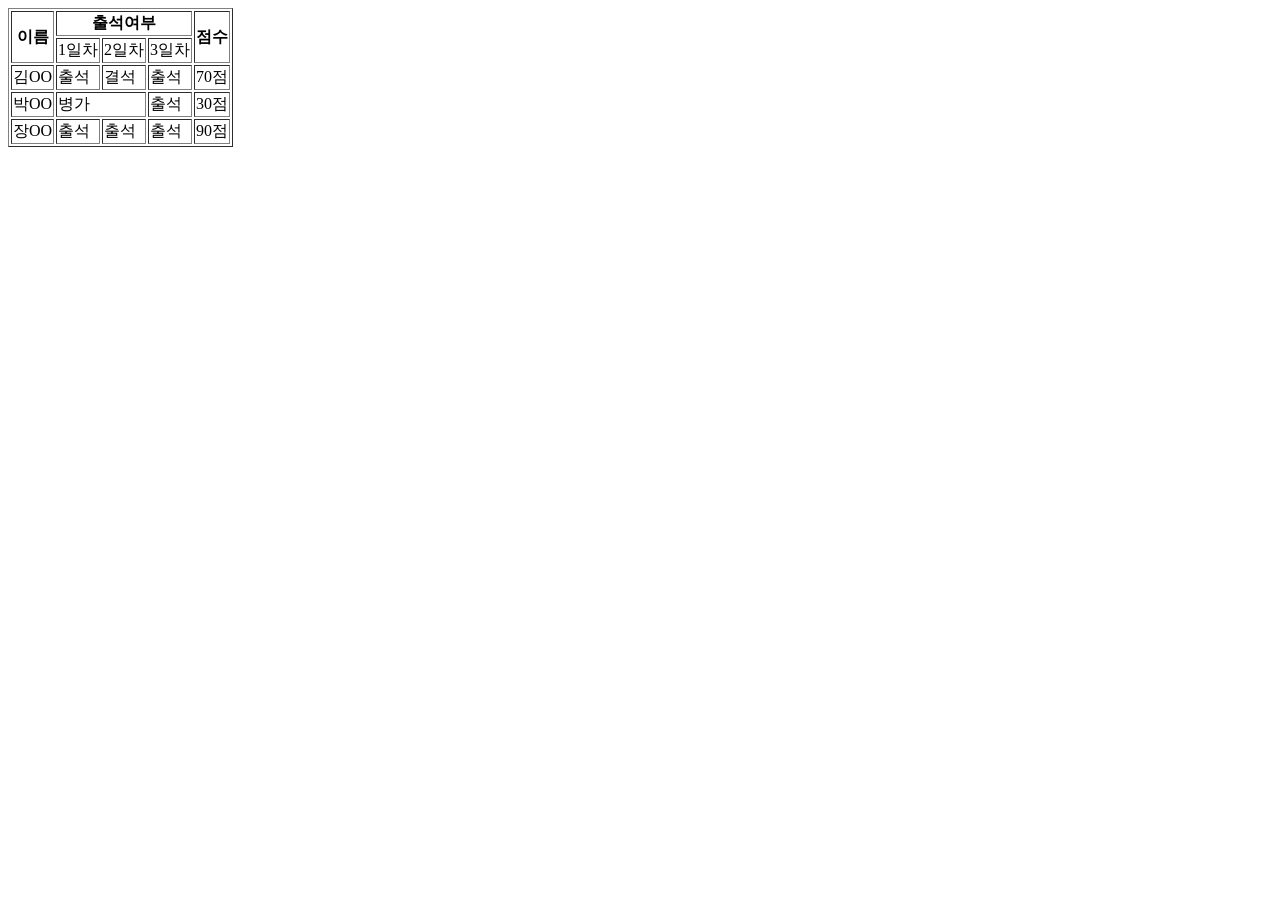
==== index1.html @ 3e3943f5 "오늘 작업한 것" ====
<!DOCTYPE html>
<html lang="en">
<head>
  <meta charset="UTF-8">
  <meta name="viewport" content="width=device-width, initial-scale=1.0">
  <title>Document</title>
</head>
<body>
 <table border="1">
        <thead>
          <tr>
            <th rowspan="2">이름</th>
            <th colspan="3">출석여부</th>
            <th rowspan="2">점수</th>
          </tr>
            <td>1일차</td>
            <td>2일차</td>
            <td>3일차</td>
        </thead>
      
      <tr>
       <td>김OO</td>
       <td>출석</td>
       <td>결석</td>
       <td>출석</td>
       <td>70점</td>
      </tr>
      <tr>
        <td>박OO</td>
        <td colspan="2">병가</td>
        <td>출석</td>
        <td>30점</td>
      </tr>
      <tr>
        <td>장OO</td>
        <td>출석</td>
        <td>출석</td>
        <td>출석</td>
        <td>90점</td>
      </tr>
      
            
    </table>
</body>
</html>
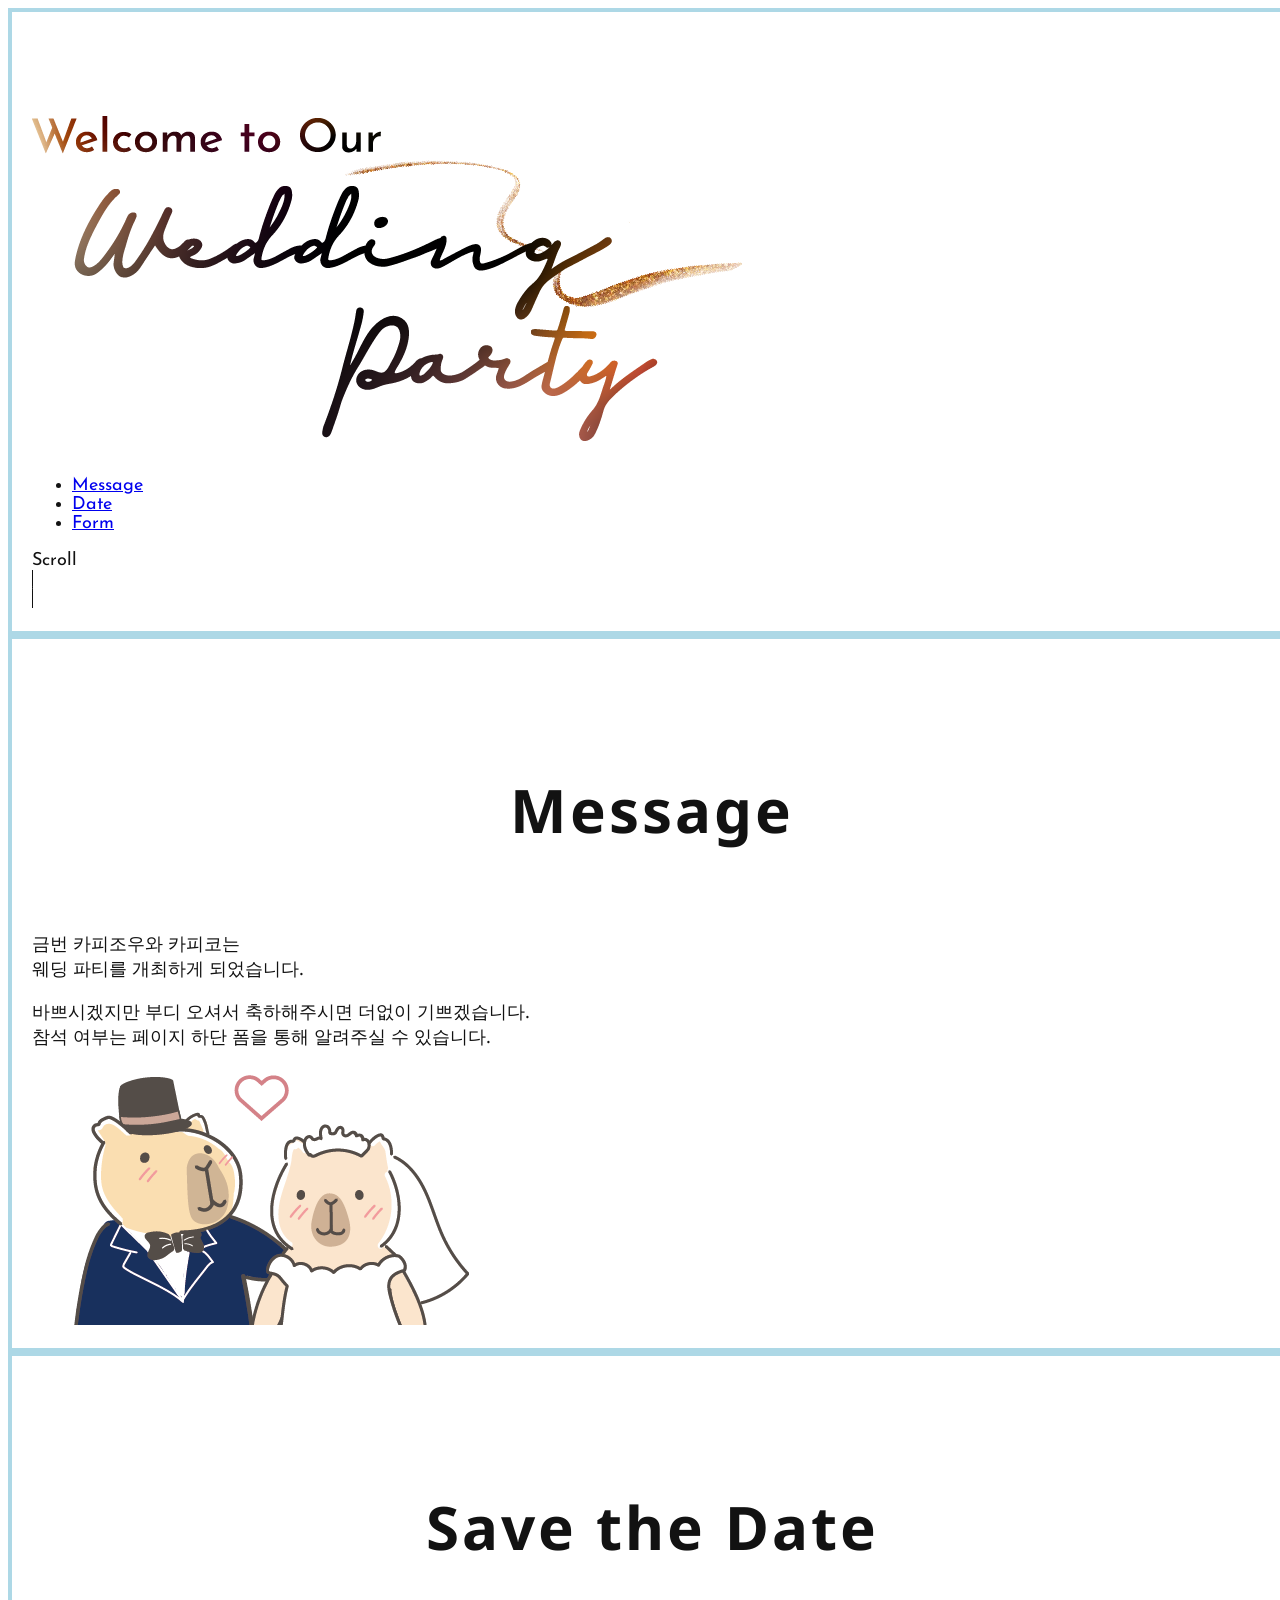
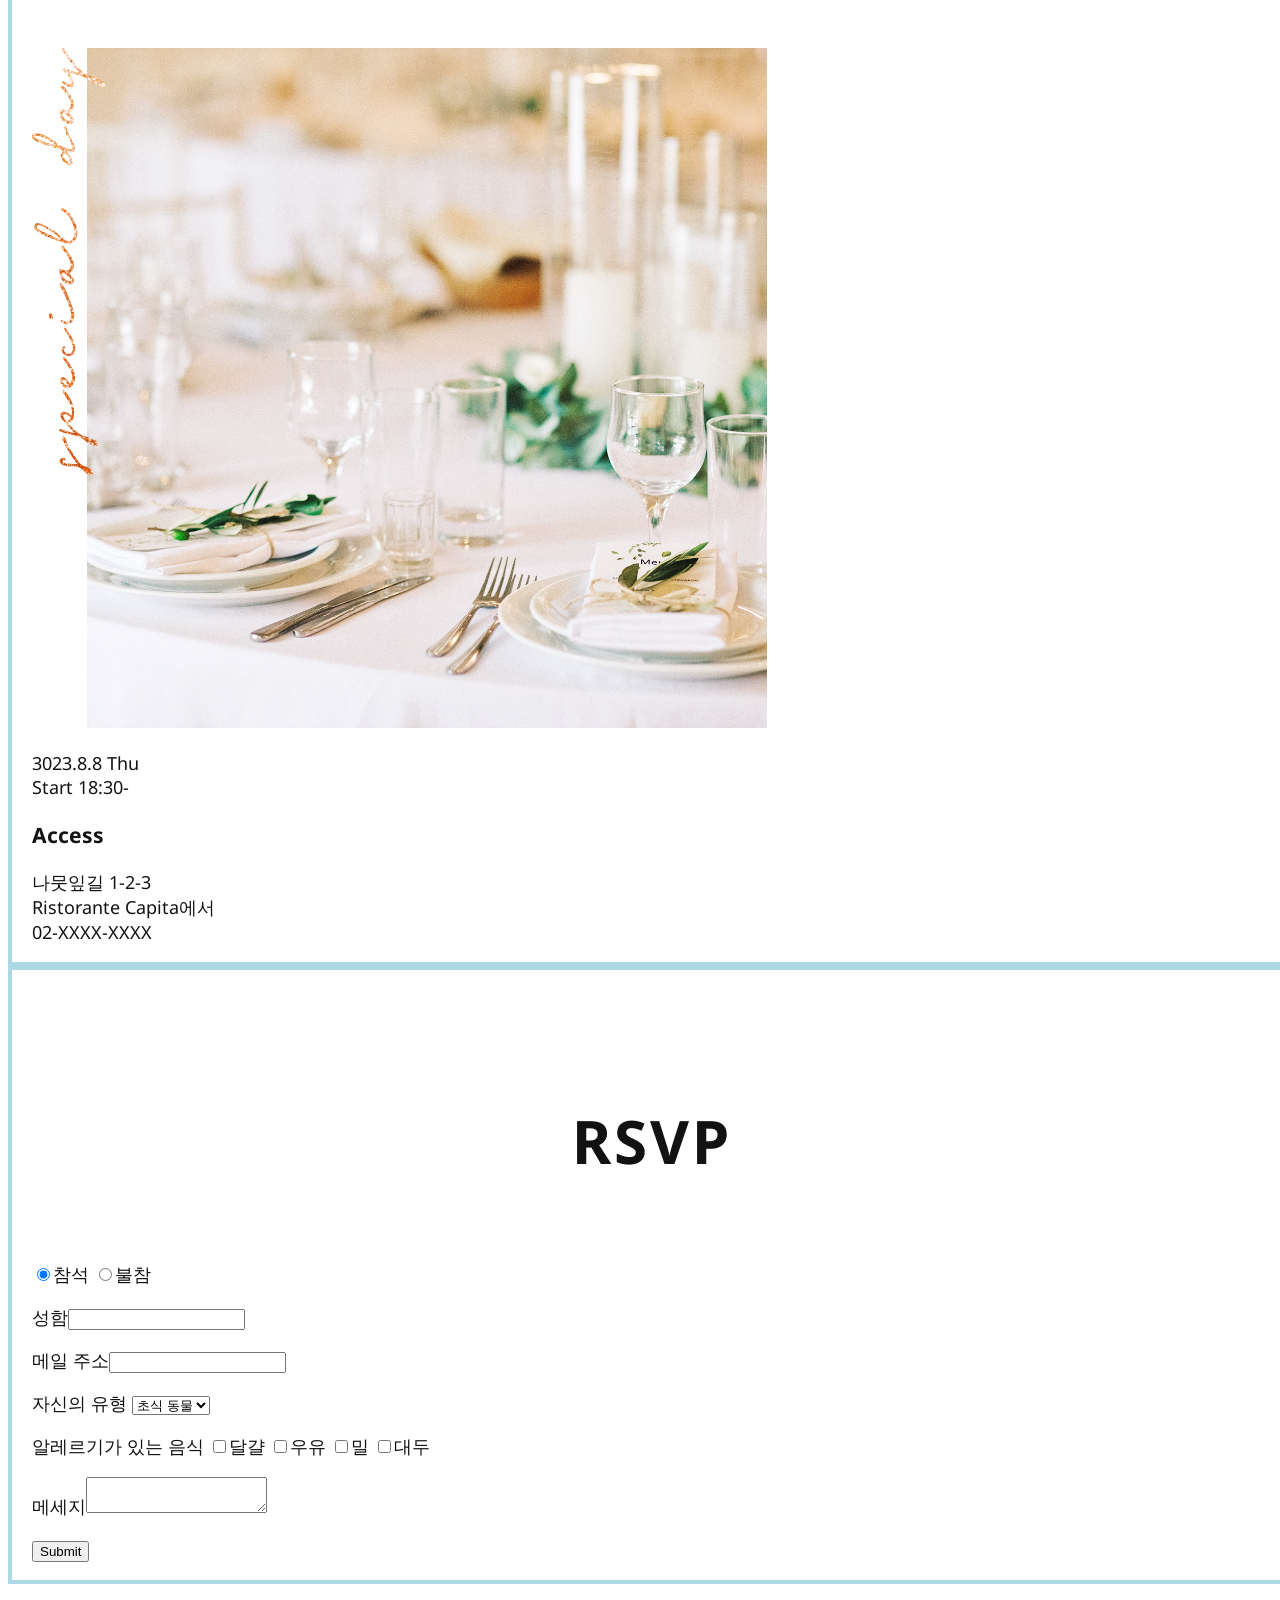
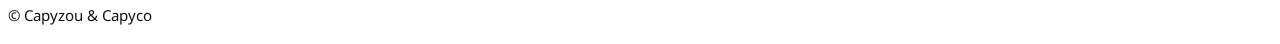
==== commit 3655da84: "작업" ====
--- a/index1.html
+++ b/index1.html
@@ -1,45 +1,103 @@
-<!DOCTYPE html>
-<html lang="en">
-<head>
-  <meta charset="UTF-8">
-  <meta name="viewport" content="width=device-width, initial-scale=1.0">
-  <title>Document</title>
-</head>
-<body>
- <table border="1">
-        <thead>
-          <tr>
-            <th rowspan="2">이름</th>
-            <th colspan="3">출석여부</th>
-            <th rowspan="2">점수</th>
-          </tr>
-            <td>1일차</td>
-            <td>2일차</td>
-            <td>3일차</td>
-        </thead>
-      
-      <tr>
-       <td>김OO</td>
-       <td>출석</td>
-       <td>결석</td>
-       <td>출석</td>
-       <td>70점</td>
-      </tr>
-      <tr>
-        <td>박OO</td>
-        <td colspan="2">병가</td>
-        <td>출석</td>
-        <td>30점</td>
-      </tr>
-      <tr>
-        <td>장OO</td>
-        <td>출석</td>
-        <td>출석</td>
-        <td>출석</td>
-        <td>90점</td>
-      </tr>
-      
-            
-    </table>
-</body>
-</html>+<!doctype html>
+<html lang="ko">
+  <head>
+    <meta charset="UTF-8" />
+    <link rel="stylesheet" href="./css/index1.css" />
+    <title>Wedding Party Invitation</title>
+  </head>
+  <body>
+    <header>
+      <div class="innerWrap">
+        <h1>
+          <img
+            src="./css/assets/hero_text.png"
+            alt="Welcome to Our Wedding Party"
+          />
+        </h1>
+        <nav>
+          <ul class="ffJosefin">
+            <li><a href="#msgArea">Message</a></li>
+            <li><a href="#dateArea">Date</a></li>
+            <li><a href="#formArea">Form</a></li>
+          </ul>
+        </nav>
+        <p class="ffJosefin">
+          Scroll<br /><img src="./css/assets/bar.png" alt="" />
+        </p>
+      </div>
+    </header>
+    <main>
+      <section class="msgSec" id="msgArea">
+        <div class="innerWrap">
+          <h2>Message</h2>
+          <p>
+            금번 카피조우와 카피코는<br />
+            웨딩 파티를 개최하게 되었습니다.<br />
+          </p>
+          <p>
+            바쁘시겠지만 부디 오셔서 축하해주시면 더없이 기쁘겠습니다.<br />
+            참석 여부는 페이지 하단 폼을 통해 알려주실 수 있습니다.<br />
+          </p>
+          <p><img src="./css/assets/message_img.png" alt="카피조우와 카피코" /></p>
+        </div>
+      </section>
+      <section class="dateSec" id="dateArea">
+        <div class="innerWrap">
+          <h2>Save the Date</h2>
+        <p><img src="./css/assets/date_img.jpg" alt="" /></p>
+        <p>
+          3023.8.8 Thu<br />
+          Start 18:30-
+        </p>
+        <section>
+          <h3>Access</h3>
+          <p>
+            나뭇잎길 1-2-3<br />
+            Ristorante Capita에서<br />
+            02-XXXX-XXXX<br />
+          </p>
+        </div>
+        </section>
+      </section>
+      <section class="formSec" id="formArea">
+        <div class="innerWrap">
+          <h2>RSVP</h2>
+        <form action="">
+          <p>
+            <input
+              type="radio"
+              name="attend"
+              value="참석"
+              checked="checked"
+            />참석 <input type="radio" name="attend" value="불참" />불참
+          </p>
+          <p>성함<input type="text" name="user_name" /></p>
+          <p>메일 주소<input type="email" name="user_email" /></p>
+          <p>
+            자신의 유형
+            <select name="user_type">
+              <option value="초식 동물">초식 동물</option>
+              <option value="육식 동물">육식 동물</option>
+              <option value="인간">인간</option>
+            </select>
+          </p>
+          <p>
+            알레르기가 있는 음식
+            <input type="checkbox" name="allergy" value="달걀" />달걀
+            <input type="checkbox" name="allergy" value="우유" />우유
+            <input type="checkbox" name="allergy" value="밀" />밀
+            <input type="checkbox" name="allergy" value="대두" />대두
+          </p>
+          <p>메세지<textarea name="message"></textarea></p>
+          <p><input type="submit" name="Send" /></p>
+        </form>
+        </div>
+      </section>
+    </main>
+    <footer>
+      <p><small>© Capyzou & Capyco</small></p>
+    </footer>
+  </body>
+</html>
+
+
--- a/css/index1.css
+++ b/css/index1.css
@@ -0,0 +1,31 @@
+@charset "utf-8";
+@import url("https://fonts.googleapis.com/css2?family=Noto+Sans:ital,wght@0,100..900;1,100..900&display=swap");
+@import url("https://fonts.googleapis.com/css2?family=Josefin+Sans:ital,wght@0,100..700;1,100..700&family=Noto+Sans:ital,wght@0,100..900;1,100..900&display=swap");
+
+body{
+    font-family: "Noto Sans", sans-serif;
+    font-size: 18px;
+    color: #121212;
+}
+.ffJosefin{ 
+    font-family: "Josefin sans", sans-serif;
+}
+
+.innerWrap{
+    border: 4px solid lightblue;
+    width: 1240px;
+    margin: 0 auto;
+    padding: 80px 20px 0;
+}
+
+main h2{
+    text-align: center;
+    font-size: 60px;
+    letter-spacing: 0.05em;
+    /* 글자와 글자간격사이 
+    em : 현재 폰트 크기에 비례한다
+    폰트 크기가 커지면 간격도 자동으로 비례해서
+    늘어난다
+    0.04 ~0.12 폰트 간격이 적절하게 이쁘게 보임*/    
+    margin-bottom: 80px;
+}
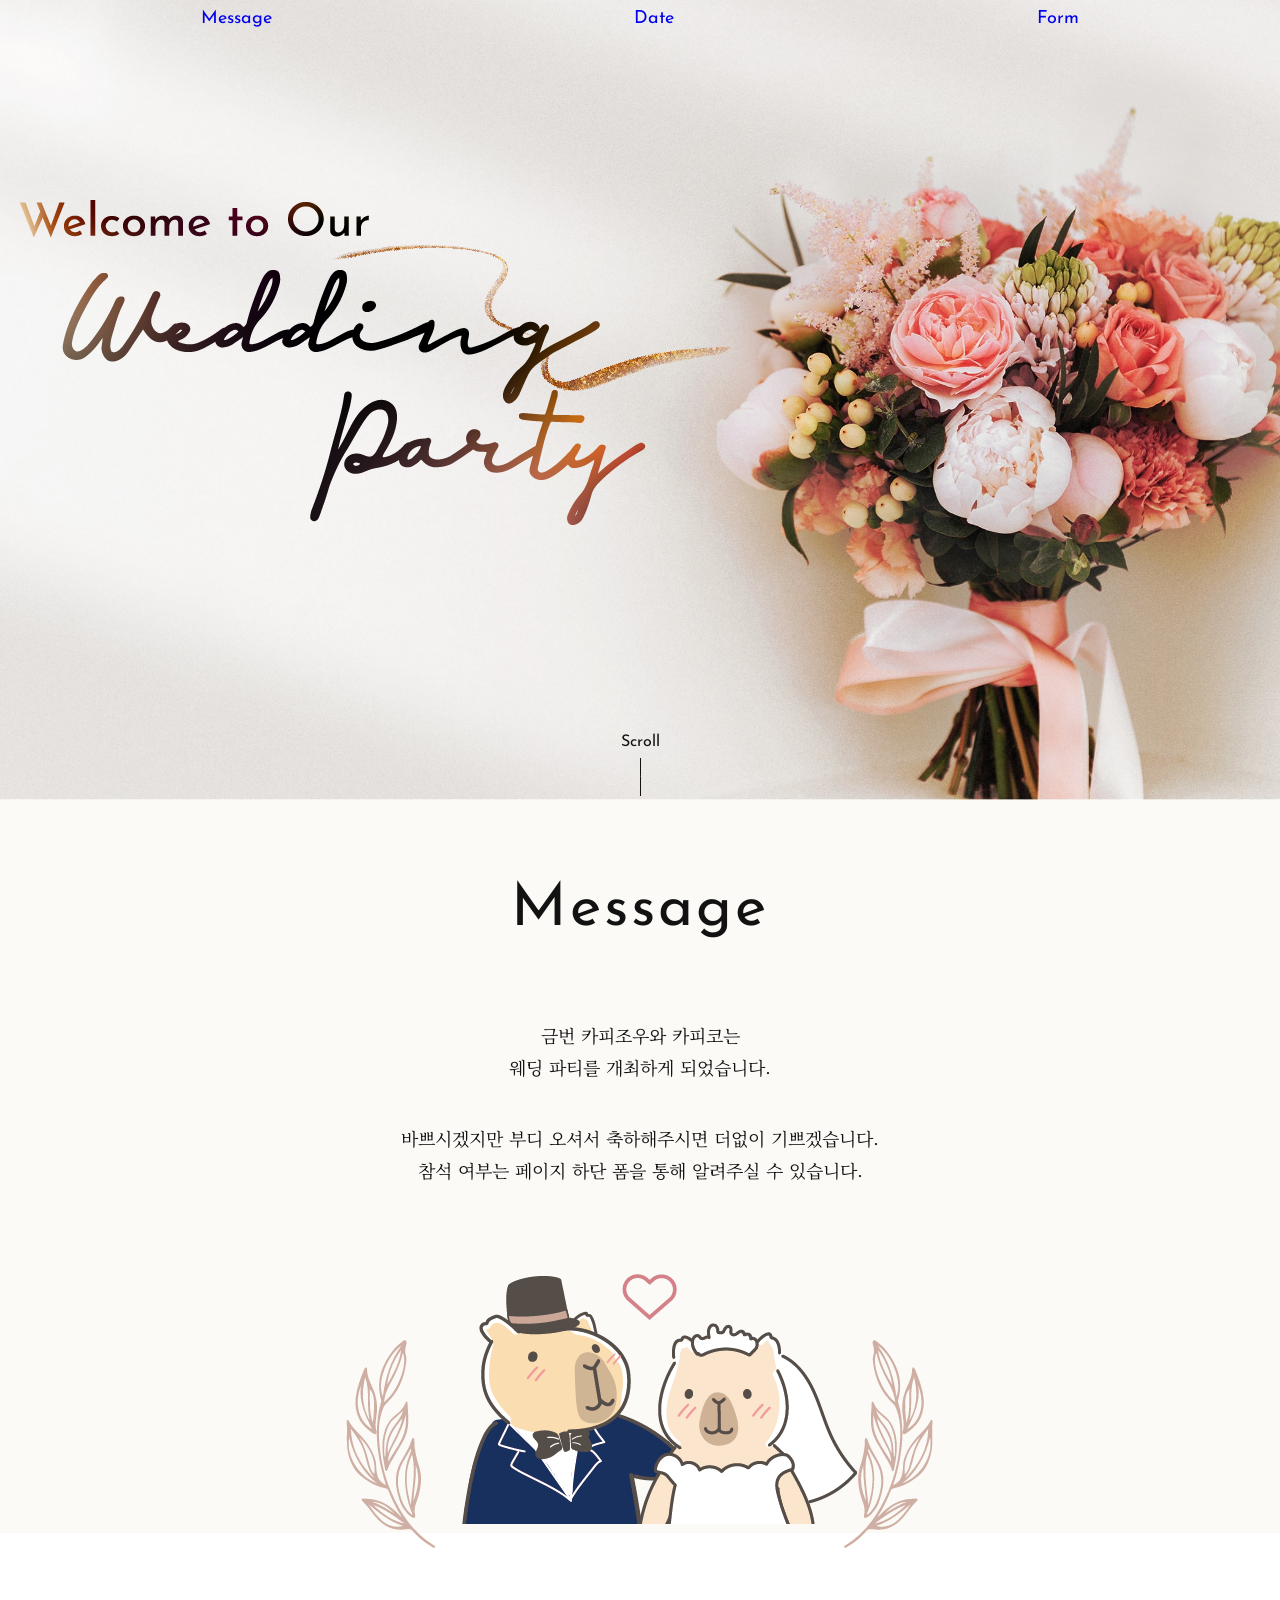
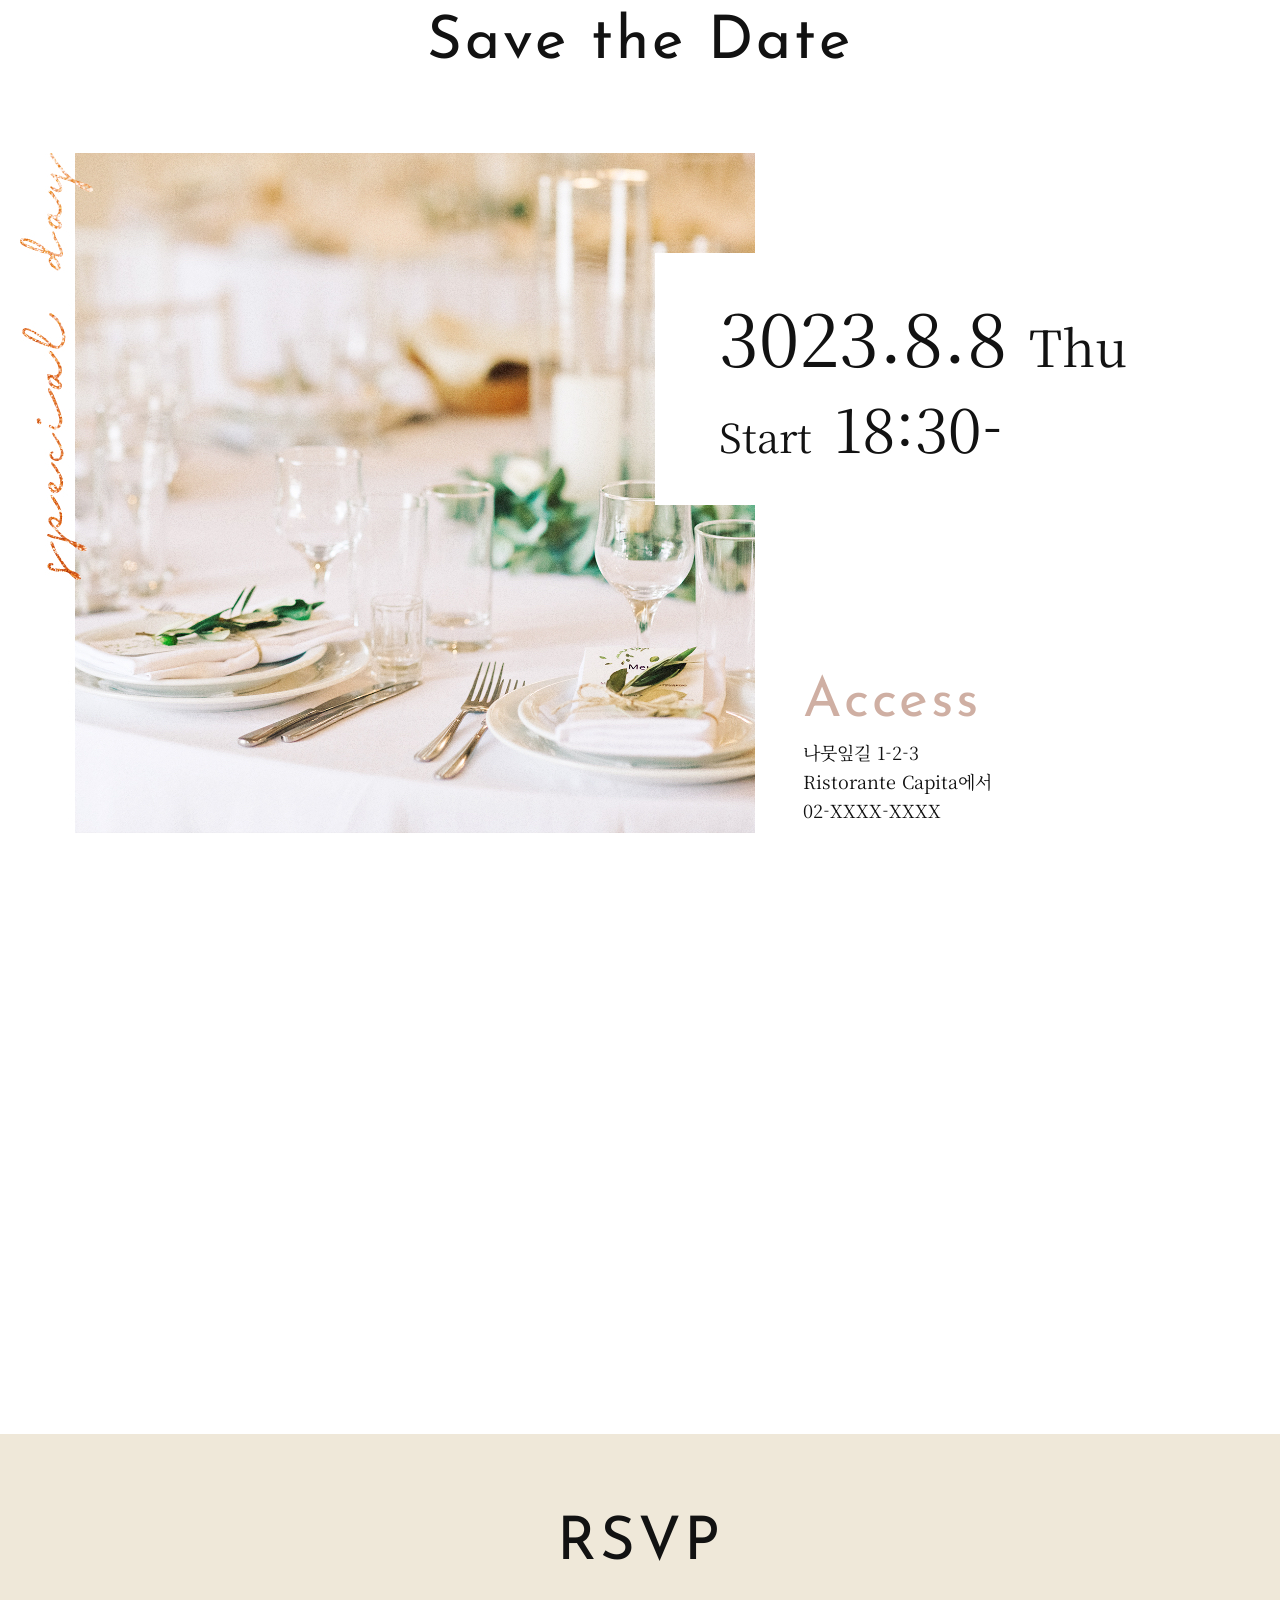
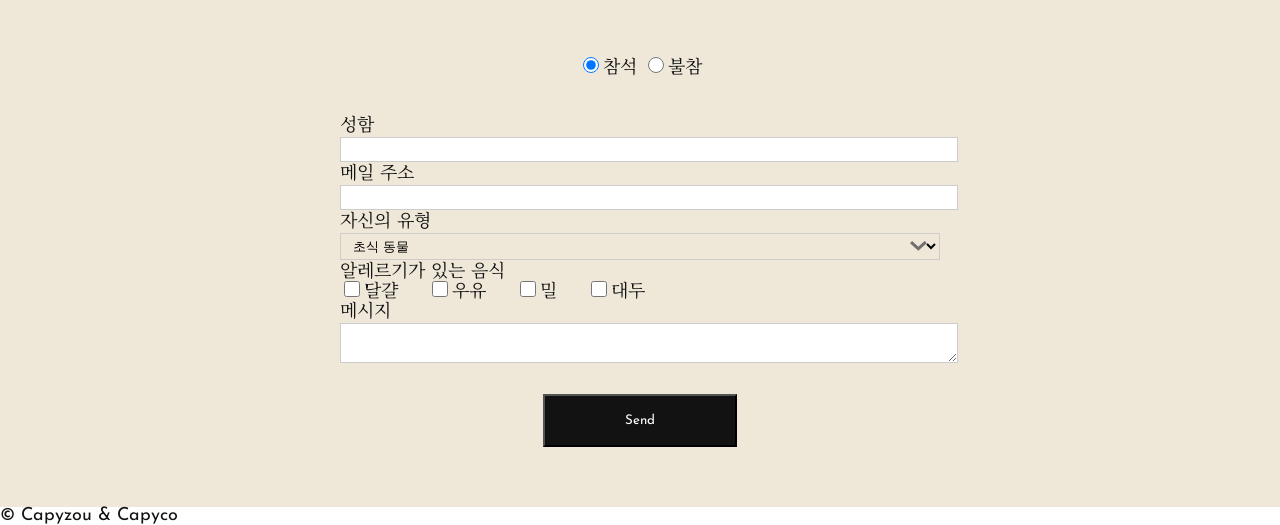
==== commit e276e28a: "오늘작업" ====
--- a/index1.html
+++ b/index1.html
@@ -2,17 +2,23 @@
 <html lang="ko">
   <head>
     <meta charset="UTF-8" />
+    <meta name="viewport" content="width=device-width, initial-scale=1.0">
+    <link rel="stylesheet" href="./css/reset.css" />
+    <link rel="preconnect" href="https://fonts.googleapis.com" />
+    <link rel="preconnect" href="https://fonts.gstatic.com" crossorigin />
+    <link
+      href="https://fonts.googleapis.com/css2?family=Josefin+Sans&family=Noto+Serif+KR&display=swap"
+      rel="stylesheet"
+    />
     <link rel="stylesheet" href="./css/index1.css" />
+    <!-- ←여러분의 작업 파일에는 css/style.css가 들어갑니다 -->
     <title>Wedding Party Invitation</title>
   </head>
   <body>
     <header>
       <div class="innerWrap">
         <h1>
-          <img
-            src="./css/assets/hero_text.png"
-            alt="Welcome to Our Wedding Party"
-          />
+          <img src="./css/assets/hero_text.png" alt="Welcome to Our Wedding Party" />
         </h1>
         <nav>
           <ul class="ffJosefin">
@@ -21,7 +27,7 @@
             <li><a href="#formArea">Form</a></li>
           </ul>
         </nav>
-        <p class="ffJosefin">
+        <p class="scroll ffJosefin">
           Scroll<br /><img src="./css/assets/bar.png" alt="" />
         </p>
       </div>
@@ -29,7 +35,7 @@
     <main>
       <section class="msgSec" id="msgArea">
         <div class="innerWrap">
-          <h2>Message</h2>
+          <h2 class="ffJosefin">Message</h2>
           <p>
             금번 카피조우와 카피코는<br />
             웨딩 파티를 개최하게 되었습니다.<br />
@@ -38,66 +44,101 @@
             바쁘시겠지만 부디 오셔서 축하해주시면 더없이 기쁘겠습니다.<br />
             참석 여부는 페이지 하단 폼을 통해 알려주실 수 있습니다.<br />
           </p>
-          <p><img src="./css/assets/message_img.png" alt="카피조우와 카피코" /></p>
+          <p class="illust">
+            <img src="./css/assets/message_img.png" alt="카피조우와 카피코" />
+          </p>
         </div>
       </section>
       <section class="dateSec" id="dateArea">
         <div class="innerWrap">
-          <h2>Save the Date</h2>
-        <p><img src="./css/assets/date_img.jpg" alt="" /></p>
-        <p>
-          3023.8.8 Thu<br />
-          Start 18:30-
-        </p>
-        <section>
-          <h3>Access</h3>
-          <p>
-            나뭇잎길 1-2-3<br />
-            Ristorante Capita에서<br />
-            02-XXXX-XXXX<br />
-          </p>
+          <h2 class="ffJosefin">Save the Date</h2>
+          <div class="layoutWrap">
+            <p><img src="./css/assets/date_img.jpg" alt="" /></p>
+            <div>
+              <p class="dateDetailSec">
+                3023.8.8 <span class="word1"> Thu </span><br />
+                 <span class="word2"> Start</span>
+                 <span class="word3"> 18:30-</span>
+              </p>
+              <section class="accessSec">
+                <h3 class="ffJosefin">Access</h3>
+                <p>
+                  나뭇잎길 1-2-3<br />
+                  Ristorante Capita에서<br />
+                  02-XXXX-XXXX<br />
+                </p>
+              </section>
+            </div>
+          </div>
         </div>
-        </section>
       </section>
       <section class="formSec" id="formArea">
         <div class="innerWrap">
-          <h2>RSVP</h2>
-        <form action="">
-          <p>
-            <input
-              type="radio"
-              name="attend"
-              value="참석"
-              checked="checked"
-            />참석 <input type="radio" name="attend" value="불참" />불참
-          </p>
-          <p>성함<input type="text" name="user_name" /></p>
-          <p>메일 주소<input type="email" name="user_email" /></p>
-          <p>
-            자신의 유형
-            <select name="user_type">
-              <option value="초식 동물">초식 동물</option>
-              <option value="육식 동물">육식 동물</option>
-              <option value="인간">인간</option>
-            </select>
-          </p>
-          <p>
-            알레르기가 있는 음식
-            <input type="checkbox" name="allergy" value="달걀" />달걀
-            <input type="checkbox" name="allergy" value="우유" />우유
-            <input type="checkbox" name="allergy" value="밀" />밀
-            <input type="checkbox" name="allergy" value="대두" />대두
-          </p>
-          <p>메세지<textarea name="message"></textarea></p>
-          <p><input type="submit" name="Send" /></p>
-        </form>
+          <h2 class="ffJosefin">RSVP</h2>
+          <form action="" method="">
+            <p class="attendRadio">
+              <label
+                ><input
+                  type="radio"
+                  name="attend"
+                  value="참석"
+                  checked="checked"
+                />참석</label
+              >
+              <label
+                ><input type="radio" name="attend" value="불참" />불참</label
+              >
+            </p>
+            <p>성함<input type="text" name="user_name" /></p>
+            <p>메일 주소<input type="email" name="user_mail" /></p>
+            <p>
+              자신의 유형
+              <select name="user_type">
+                <option value="초식 동물">초식 동물</option>
+                <option value="육식 동물">육식 동물</option>
+                <option value="인간">인간</option>
+              </select>
+            </p>
+            <p class="allergyCheck">
+              알레르기가 있는 음식<br />
+              <label
+                ><input
+                  type="checkbox"
+                  name="allergy"
+                  value="달걀"
+                />달걀</label
+              >
+              <label
+                ><input
+                  type="checkbox"
+                  name="allergy"
+                  value="우유"
+                />우유</label
+              >
+              <label
+                ><input type="checkbox" name="allergy" value="밀" />밀</label
+              >
+              <label
+                ><input
+                  type="checkbox"
+                  name="allergy"
+                  value="대두"
+                />대두</label
+              >
+            </p>
+            <p>
+              메시지
+              <textarea name="message"></textarea>
+            </p>
+            <p class="submitBtn">
+              <input type="submit" value="Send" class="ffJosefin" />
+            </p>
+          </form>
         </div>
       </section>
     </main>
-    <footer>
+    <footer class="ffJosefin">
       <p><small>© Capyzou & Capyco</small></p>
     </footer>
   </body>
 </html>
-
-
--- a/css/index1.css
+++ b/css/index1.css
@@ -1,31 +1,232 @@
 @charset "utf-8";
-@import url("https://fonts.googleapis.com/css2?family=Noto+Sans:ital,wght@0,100..900;1,100..900&display=swap");
-@import url("https://fonts.googleapis.com/css2?family=Josefin+Sans:ital,wght@0,100..700;1,100..700&family=Noto+Sans:ital,wght@0,100..900;1,100..900&display=swap");
-
-body{
-    font-family: "Noto Sans", sans-serif;
-    font-size: 18px;
-    color: #121212;
-}
-.ffJosefin{ 
-    font-family: "Josefin sans", sans-serif;
-}
-
-.innerWrap{
-    border: 4px solid lightblue;
-    width: 1240px;
+body {
+  font-family: 'Noto Serif KR', serif;
+  font-size: 18px;
+  color: #121212;
+}
+.ffJosefin {
+  font-family: 'Josefin Sans',sans-serif;
+}
+.innerWrap {
+  width: 1240px;
+  margin: 0 auto;
+  padding: 80px 20px 0;
+}
+
+a {
+text-decoration: none;
+
+}
+
+main h2 {
+  text-align: center;
+  font-size: 60px;
+  letter-spacing: .05em;
+  margin-bottom: 80px;
+}
+header {
+  background: url(../css/assets/hero.jpg) no-repeat right center/cover;
+}
+header .innerWrap {
+  height: 720px;
+  position: relative;
+}
+header h1 {
+  padding-top: 120px;
+}
+header .scroll {
+  position: absolute;
+  left: 0;
+  bottom: 0;
+  width: 100%;
+  text-align: center;
+  font-size: 16px;
+}
+header .scroll img {
+  margin-top: 8px;
+}
+header nav {
+  position: fixed;
+  top: 0;
+  left: 0;
+  width: 100%;
+  z-index: 100;
+}
+header nav ul {
+  display: flex;
+  justify-content: space-around;
+  width: 1240px;
+  margin: 0 auto;
+  padding: 10px 20px;
+  
+}
+header nav ul li a:hover {
+  text-decoration: underline;
+}
+.msgSec {
+  background-color: #fbfaf7;
+}
+.msgSec p {
+  text-align: center;
+  line-height: 1.75;
+  margin-bottom: 40px;
+}
+.msgSec p.illust {
+  margin-top: 80px;
+  margin-bottom: 0;
+  position: relative;
+}
+.msgSec p.illust::before {
+  content: url(../css/assets/deco_left.png);
+  position: absolute;
+  left: 320px;
+  bottom: -30px;
+}
+.msgSec p.illust::after {
+  content: url(../css/assets/deco_right.png);
+  position: absolute;
+  right: 320px;
+  bottom: -30px;
+}
+/* dateSec */
+.dateSec {
+  background-color: #ffffff;
+  padding-bottom: 120px;
+}
+.dateSec .layoutWrap {
+  display: flex;
+  /* 내가 품고 있는 자식에게 자유를 준다 */
+
+}
+.dateSec .layoutWrap > p {
+  flex-basis: 735px;
+  /* flex-basis 차지할 “출발 크기” */
+}
+.dateSec .layoutWrap > div {
+  flex-basis: 465px;
+  padding-top: 100px;
+}
+.dateSec .dateDetailSec {
+    font-size: 72px;
+    margin: 0 0 170px -100px;
+    background-color: #ffffff;
+    padding: 40px 64px;
+    line-height: 1.2;
+}
+
+.word1 {
+    font-size: 50px;
+}
+.word2{
+    font-size: 40px;
+}
+.word3{
+    font-size: 60px;
+}
+
+.accessSec {
+    margin-left: 48px;
+}
+
+.accessSec h3 {
+    font-size: 55px;
+    color: #cfafa3;
+    letter-spacing: 0.05em;
+    margin-bottom: 8px;
+
+}
+
+.accessSec p {
+    line-height: 1.6;
+}
+
+.formSec {
+    background-color: #efe8d9;
+    padding-bottom: 60px;
+
+}
+
+form {
+    width: 600px;
     margin: 0 auto;
-    padding: 80px 20px 0;
-}
-
-main h2{
+}
+/* 똑같은 명령어를 하기 싫어서 공통적으로 적용함
+    ,콤마 연결해서 씀 */
+input[type="text"],
+input[type="email"],
+select,
+textarea {
+    border: 1px solid #cccccc;
+    background-color: #ffffff;
+    width: 100%;
+    margin-top: 5px;
+    padding: 4px 8px;
+    
+}
+
+input[type="radio"],
+input[type="checkbox"] {
+    width: 16px;
+    height: 16px;
+    margin-right: 4px;
+    vertical-align: baseline;
+}
+
+.attendRadio {
     text-align: center;
-    font-size: 60px;
-    letter-spacing: 0.05em;
-    /* 글자와 글자간격사이 
-    em : 현재 폰트 크기에 비례한다
-    폰트 크기가 커지면 간격도 자동으로 비례해서
-    늘어난다
-    0.04 ~0.12 폰트 간격이 적절하게 이쁘게 보임*/    
-    margin-bottom: 80px;
-}+    margin-bottom: 40px;
+}
+.attendRadi label {
+    margin: 0 20px;
+    font-size: 24px;
+}
+
+.allergyCheck label {
+    margin-right: 24px;
+}
+
+
+select {
+    background: url(../css/assets/arrow.png) no-repeat 98% 50%/17px 10px;
+                                             /* 이미/반복/위치(x y)/ 크기 */
+    /* />>>>> 백그라운드 사이즈
+    " arrow.png 이미지를 반복없이 오른쪽 끝(98%) + 세로 중앙(50%)에 배치하고
+    크기는 17X10px로 표시한다. */
+}
+.submitBtn {
+    text-align: center;
+    
+}
+
+input[type="submit"] {
+    background-color: #121212;
+    color: #ffffff;
+    padding: 18px 80px;
+    
+}
+textarea {
+    margin-bottom: 30px;
+
+}
+
+.dateSec{
+    margin-bottom: 480px;
+    
+}
+
+/* 패럴랙스(Parallax): 
+스크롤할 때 배경과 내용이 서로 다른 속도로 움직이는 효과 */
+.dateSec::after {
+    content: "";
+    /* before after에서 필수로 content 써야함 
+    content에 "" 없다라는 뜻*/
+    position: fixed;
+    left: 0;
+    top: 0;
+    width: 100%;
+    height: 100%;
+    background: url(../css/assets/bg.jpg)no-repeat center/cover;
+    z-index: -1;
+}
+
+
